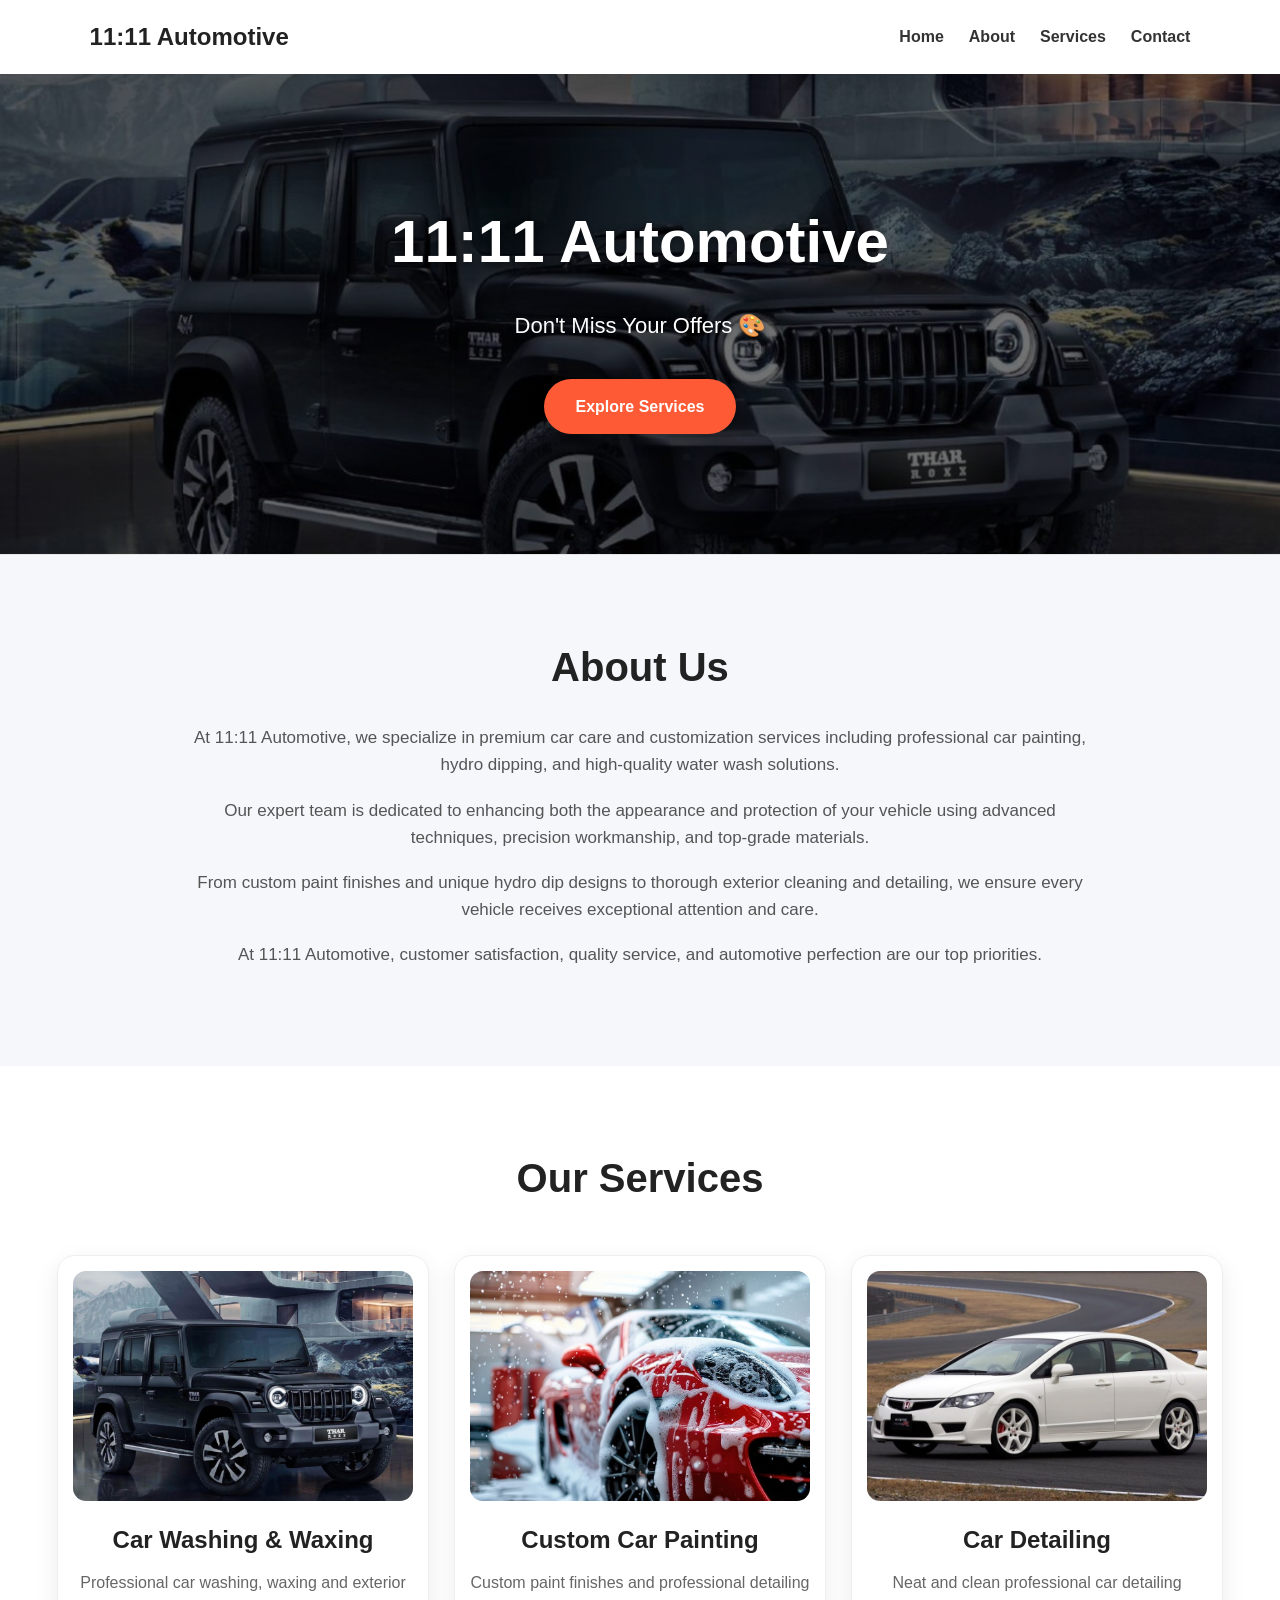
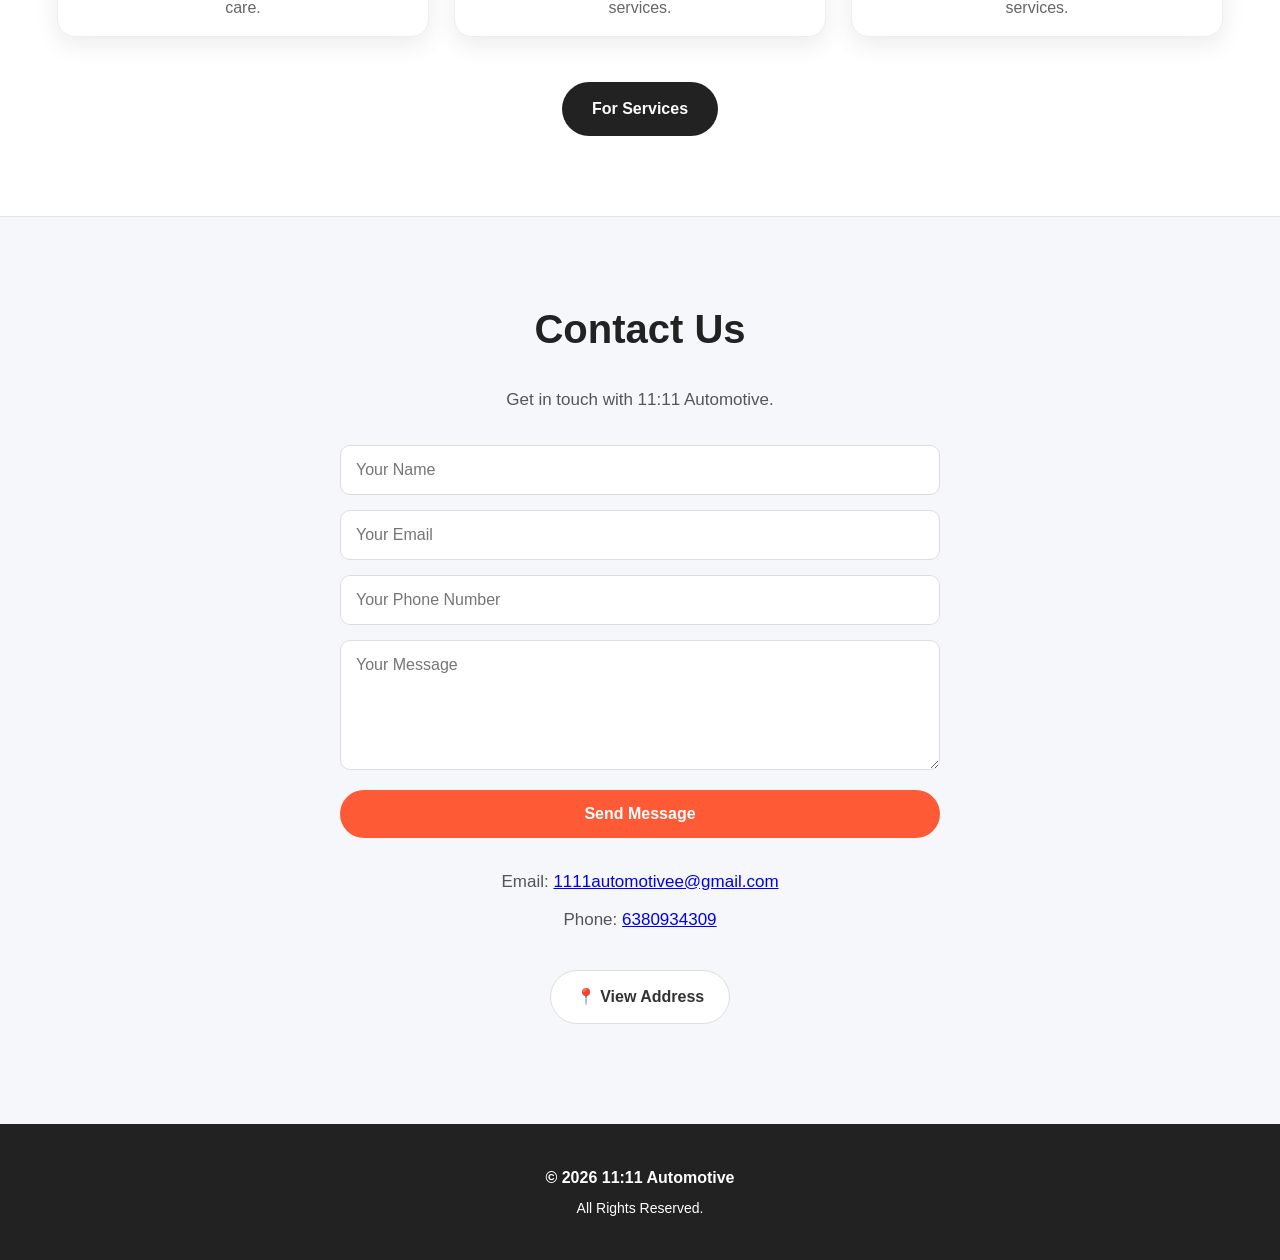
==== index.html @ 337f17dd "Convert email and phone to clickable links" ====
<!DOCTYPE html>
<html lang="en">

<head>

    <meta charset="UTF-8">

    <meta name="viewport"
          content="width=device-width, initial-scale=1.0">

    <title>11:11 Automotive</title>

    <link rel="icon" href="./Img/icone.webp">

    <link rel="stylesheet" href="./style.css">

</head>


<body>


    <!-- =========================
         NAVIGATION
    ========================== -->

    <nav class="navbar">

        <h2 class="logo">
            11:11 Automotive
        </h2>

        <div class="nav-links">

            <a href="#home">Home</a>

            <a href="#about">About</a>

            <a href="#services">Services</a>

            <a href="#contact">Contact</a>

        </div>

    </nav>



    <!-- =========================
         HOME
    ========================== -->

    <section class="hero" id="home">

        <h1>
            11:11 Automotive
        </h1>

        <p>
            Don't Miss Your Offers 🎨
        </p>

        <a class="hero-btn" href="#services">
            Explore Services
        </a>

    </section>



    <hr>



    <!-- =========================
         ABOUT
    ========================== -->

    <section class="about" id="about">

        <h1>
            About Us
        </h1>

        <p>
            At 11:11 Automotive, we specialize in premium
            car care and customization services including
            professional car painting, hydro dipping, and
            high-quality water wash solutions.
        </p>

        <p>
            Our expert team is dedicated to enhancing both
            the appearance and protection of your vehicle
            using advanced techniques, precision workmanship,
            and top-grade materials.
        </p>

        <p>
            From custom paint finishes and unique hydro dip
            designs to thorough exterior cleaning and
            detailing, we ensure every vehicle receives
            exceptional attention and care.
        </p>

        <p>
            At 11:11 Automotive, customer satisfaction,
            quality service, and automotive perfection are
            our top priorities.
        </p>

    </section>



    <!-- =========================
         SERVICES
    ========================== -->

    <section id="services">

        <h1 class="section-title">
            Our Services
        </h1>


        <div class="services">


            <!-- SERVICE 1 -->

            <div class="service">

                <img
                    src="./Img/thar.jpg"
                    alt="Car Washing and Waxing"
                >

                <h2>
                    Car Washing & Waxing
                </h2>

                <p>
                    Professional car washing, waxing and
                    exterior care.
                </p>

            </div>



            <!-- SERVICE 2 -->

            <div class="service">

                <img
                    src="./Img/wash.jpg"
                    alt="Custom Car Painting"
                >

                <h2>
                    Custom Car Painting
                </h2>

                <p>
                    Custom paint finishes and professional
                    detailing services.
                </p>

            </div>



            <!-- SERVICE 3 -->

            <div class="service">

                <img
                    src="./Img/civic.jpg"
                    alt="Car Detailing"
                >

                <h2>
                    Car Detailing
                </h2>

                <p>
                    Neat and clean professional car
                    detailing services.
                </p>

            </div>


        </div>



        <!-- SERVICE BUTTON -->

        <div class="service-button-container">

            <a
                class="service-btn"
                href="https://www.3dtuning.com/en-US/home"
                target="_blank"
                rel="noopener noreferrer"
            >
                For Services
            </a>

        </div>


    </section>



    <hr>



    <!-- =========================
         CONTACT
    ========================== -->

    <section id="contact">

        <h1>
            Contact Us
        </h1>

        <p>
            Get in touch with 11:11 Automotive.
        </p>


        <form id="contactForm">

            <input
                type="text"
                id="name"
                name="name"
                placeholder="Your Name"
                required
            >

            <input
                type="email"
                id="email"
                name="email"
                placeholder="Your Email"
                required
            >

            <input
                type="tel"
                id="phone"
                name="phone"
                placeholder="Your Phone Number"
                required
            >

            <textarea
                id="message"
                name="message"
                placeholder="Your Message"
                rows="5"
                required
            ></textarea>

            <button type="submit">
                Send Message
            </button>

        </form>


        <p>
    Email:
    <a href="mailto:1111automotivee@gmail.com">
        1111automotivee@gmail.com
    </a>
</p>

<p>
    Phone:
    <a href="tel:+916380934309">
        6380934309
    </a>
</p>

        <a
            class="address-btn"
            href="https://www.google.com/maps/place/11:11+Automotive/"
            target="_blank"
            rel="noopener noreferrer"
        >
            📍 View Address
        </a>

    </section>



    <!-- =========================
         FOOTER
    ========================== -->

    <footer>

        <p>
            © 2026 11:11 Automotive
        </p>

        <p>
            All Rights Reserved.
        </p>

    </footer>



    <!-- =========================
         JAVASCRIPT
    ========================== -->

    <script src="./script.js"></script>


</body>

</html>
---- style.css ----
/* =========================
   RESET
========================= */

* {
    margin: 0;
    padding: 0;
    box-sizing: border-box;
}


/* =========================
   BASIC
========================= */

html {
    scroll-behavior: smooth;
}

body {
    font-family: Arial, sans-serif;
    background: #f5f7fa;
    color: #222;
    line-height: 1.6;
}


/* =========================
   NAVIGATION
========================= */

.navbar {
    display: flex;
    justify-content: space-between;
    align-items: center;

    padding: 18px 7%;

    background: #ffffff;

    position: sticky;
    top: 0;
    z-index: 1000;

    box-shadow: 0 3px 15px rgba(0, 0, 0, 0.08);
}

.logo {
    color: #222;
    font-size: 24px;
}


/* Navigation links */

.nav-links {
    display: flex;
    gap: 25px;
}

.nav-links a {
    color: #333;
    text-decoration: none;
    font-weight: bold;

    transition: 0.3s;
}

.nav-links a:hover {
    color: #ff5a36;
}


/* =========================
   HERO
========================= */

.hero {
    text-align: center;

    padding: 120px 20px;

    background:
        linear-gradient(
            rgba(0, 0, 0, 0.55),
            rgba(0, 0, 0, 0.55)
        ),
        url("./Img/thar.jpg");

    background-size: cover;
    background-position: center;

    color: #ffffff;
}

.hero h1 {
    color: #ffffff;

    font-size: 60px;

    margin-bottom: 18px;

    text-shadow:
        0 3px 10px rgba(0, 0, 0, 0.5);
}

.hero p {
    color: #ffffff;

    font-size: 22px;

    margin-bottom: 35px;

    text-shadow:
        0 2px 6px rgba(0, 0, 0, 0.5);
}


/* =========================
   HERO BUTTON
========================= */

.hero-btn {
    display: inline-block;

    padding: 15px 32px;

    background: #ff5a36;

    color: #ffffff;

    text-decoration: none;

    border-radius: 30px;

    font-weight: bold;

    box-shadow:
        0 6px 18px rgba(0, 0, 0, 0.2);

    transition: 0.3s ease;
}

.hero-btn:hover {
    background: #e64625;

    transform: translateY(-3px);

    box-shadow:
        0 10px 25px rgba(0, 0, 0, 0.25);
}


/* =========================
   HORIZONTAL LINE
========================= */

hr {
    border: 0;

    border-top: 1px solid #e5e5e5;
}


/* =========================
   ABOUT
========================= */

.about {
    max-width: 950px;

    margin: auto;

    padding: 80px 25px;

    text-align: center;
}

.about h1 {
    font-size: 40px;

    margin-bottom: 25px;

    color: #222;
}

.about p {
    color: #555;

    margin-bottom: 18px;

    font-size: 17px;
}


/* =========================
   SERVICES
========================= */

#services {
    padding: 80px 20px;

    background: #ffffff;
}

.section-title {
    text-align: center;

    font-size: 40px;

    margin-bottom: 45px;

    color: #222;
}


.services {
    display: flex;

    justify-content: center;

    align-items: stretch;

    gap: 25px;

    flex-wrap: wrap;

    max-width: 1200px;

    margin: auto;
}


/* =========================
   SERVICE CARD
========================= */

.service {
    width: 31%;
    min-width: 280px;

    background: #ffffff;

    border-radius: 18px;

    padding: 15px;

    text-align: center;

    border: 1px solid #eeeeee;

    box-shadow:
        0 8px 25px rgba(0, 0, 0, 0.08);

    transition:
        transform 0.3s ease,
        box-shadow 0.3s ease;

    overflow: hidden;
}

.service:hover {
    transform: translateY(-8px);

    box-shadow:
        0 15px 35px rgba(0, 0, 0, 0.14);
}

.service:hover img {
    transform: scale(1.03);
}


/* =========================
   SERVICE IMAGE
========================= */

.service img {
    width: 100%;
    height: 230px;

    object-fit: cover;

    border-radius: 13px;

    display: block;

    margin-bottom: 20px;

    transition: transform 0.3s ease;
}

/* =========================
   SERVICE TEXT
========================= */

.service h2 {
    color: #222;

    margin-bottom: 10px;
}

.service p {
    color: #666;
}


/* =========================
   SERVICE BUTTON
========================= */

.service-button-container {
    text-align: center;

    margin-top: 45px;
}

.service-btn {
    display: inline-block;

    padding: 14px 30px;

    background: #222;

    color: #ffffff;

    text-decoration: none;

    border-radius: 30px;

    font-weight: bold;

    transition: 0.3s;
}

.service-btn:hover {
    background: #ff5a36;

    transform: translateY(-3px);
}


/* =========================
   CONTACT
========================= */

#contact {
    text-align: center;

    padding: 80px 20px;

    background: #f5f7fa;
}

#contact h1 {
    font-size: 40px;

    margin-bottom: 25px;

    color: #222;
}

#contact p {
    margin: 10px 0;

    color: #555;

    font-size: 17px;
}


/* =========================
   CONTACT FORM
========================= */

#contactForm {
    max-width: 600px;

    margin: 30px auto;

    display: flex;

    flex-direction: column;

    gap: 15px;
}

#contactForm input,
#contactForm textarea {
    width: 100%;

    padding: 15px;

    background: #ffffff;

    color: #222;

    border: 1px solid #dddddd;

    border-radius: 10px;

    font-size: 16px;

    outline: none;

    font-family: Arial, sans-serif;

    transition: 0.3s;
}

#contactForm input:focus,
#contactForm textarea:focus {
    border-color: #ff5a36;

    box-shadow:
        0 0 0 3px rgba(255, 90, 54, 0.12);
}


/* Form button */

#contactForm button {
    padding: 15px;

    background: #ff5a36;

    color: #ffffff;

    border: none;

    border-radius: 30px;

    font-size: 16px;

    font-weight: bold;

    cursor: pointer;

    transition: 0.3s;
}

#contactForm button:hover {
    background: #e64625;

    transform: translateY(-2px);
}


/* =========================
   ADDRESS BUTTON
========================= */

.address-btn {
    display: inline-block;

    margin-top: 25px;

    padding: 13px 25px;

    background: #ffffff;

    border: 1px solid #dddddd;

    border-radius: 30px;

    color: #333;

    text-decoration: none;

    font-weight: bold;

    transition: 0.3s;
}

.address-btn:hover {
    background: #222;

    color: #ffffff;
}


/* =========================
   FOOTER
========================= */

footer {
    text-align: center;

    padding: 35px 20px;

    background: #222;

    color: #ffffff;

    margin-top: 20px;
}

footer p {
    color: #ffffff;

    margin: 6px;

    font-size: 14px;
}

footer p:first-child {
    font-size: 16px;

    font-weight: bold;
}


/* =========================
   MOBILE
========================= */

@media (max-width: 768px) {

    .navbar {
        flex-direction: column;

        gap: 15px;

        padding: 18px 15px;
    }

    .logo {
        font-size: 22px;
    }

    .nav-links {
        gap: 15px;

        flex-wrap: wrap;

        justify-content: center;
    }

    .nav-links a {
        font-size: 14px;
    }


    /* Hero */

    .hero {
        padding: 90px 15px;
    }

    .hero h1 {
        font-size: 40px;
    }

    .hero p {
        font-size: 18px;
    }


    /* About */

    .about {
        padding: 60px 20px;
    }

    .about h1 {
        font-size: 32px;
    }


    /* Services */

    #services {
        padding: 60px 15px;
    }

    .section-title {
        font-size: 32px;
    }

    .services {
        flex-direction: column;

        align-items: center;
    }

    .service {
        width: 100%;

        max-width: 450px;
    }


    /* Contact */

    #contact {
        padding: 60px 20px;
    }

    #contact h1 {
        font-size: 32px;
    }

}
/* =========================
   CONTACT FORM IMPROVEMENT
========================= */

#contactForm input,
#contactForm textarea {
    transition: 0.3s ease;
}

#contactForm input:hover,
#contactForm textarea:hover {
    border-color: #bbbbbb;
}

#contactForm textarea {
    resize: vertical;
    min-height: 130px;
}

#contactForm button {
    margin-top: 5px;
}


/* Contact information */

#contact p {
    line-height: 1.7;
}
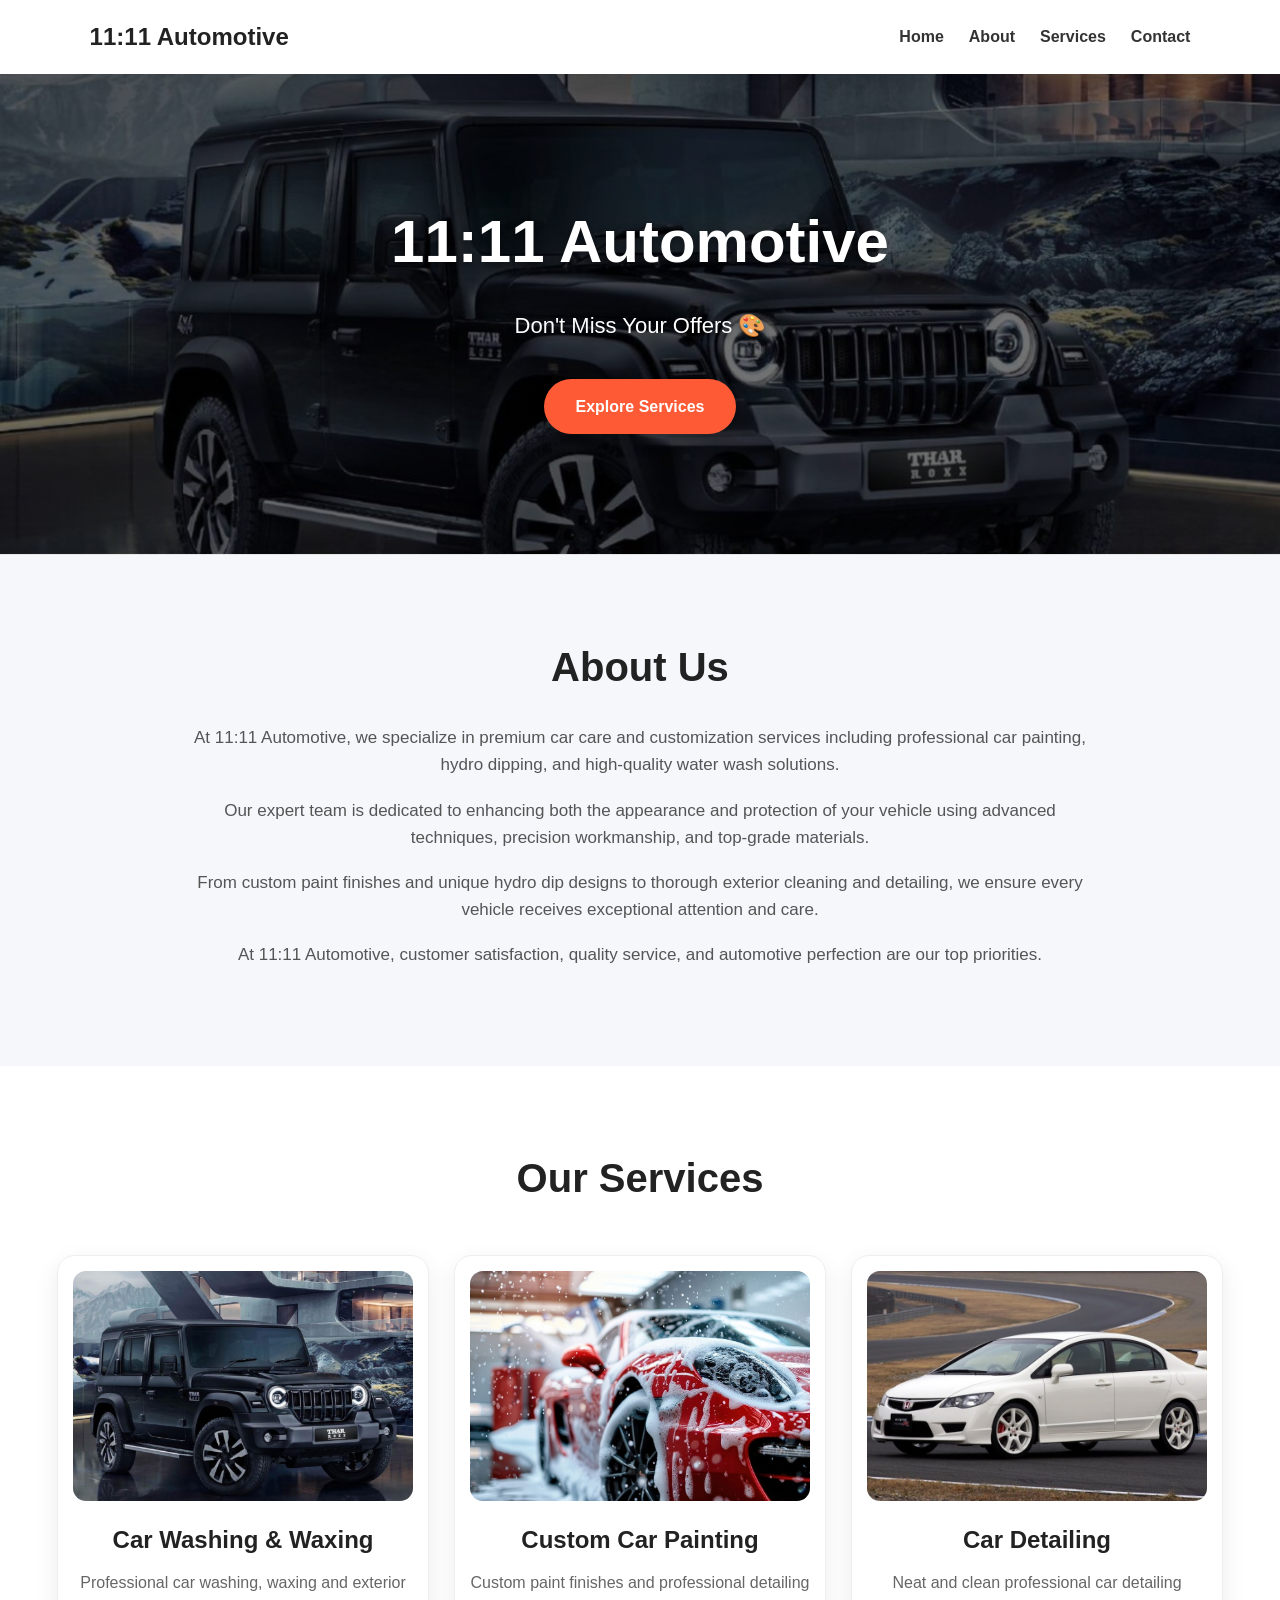
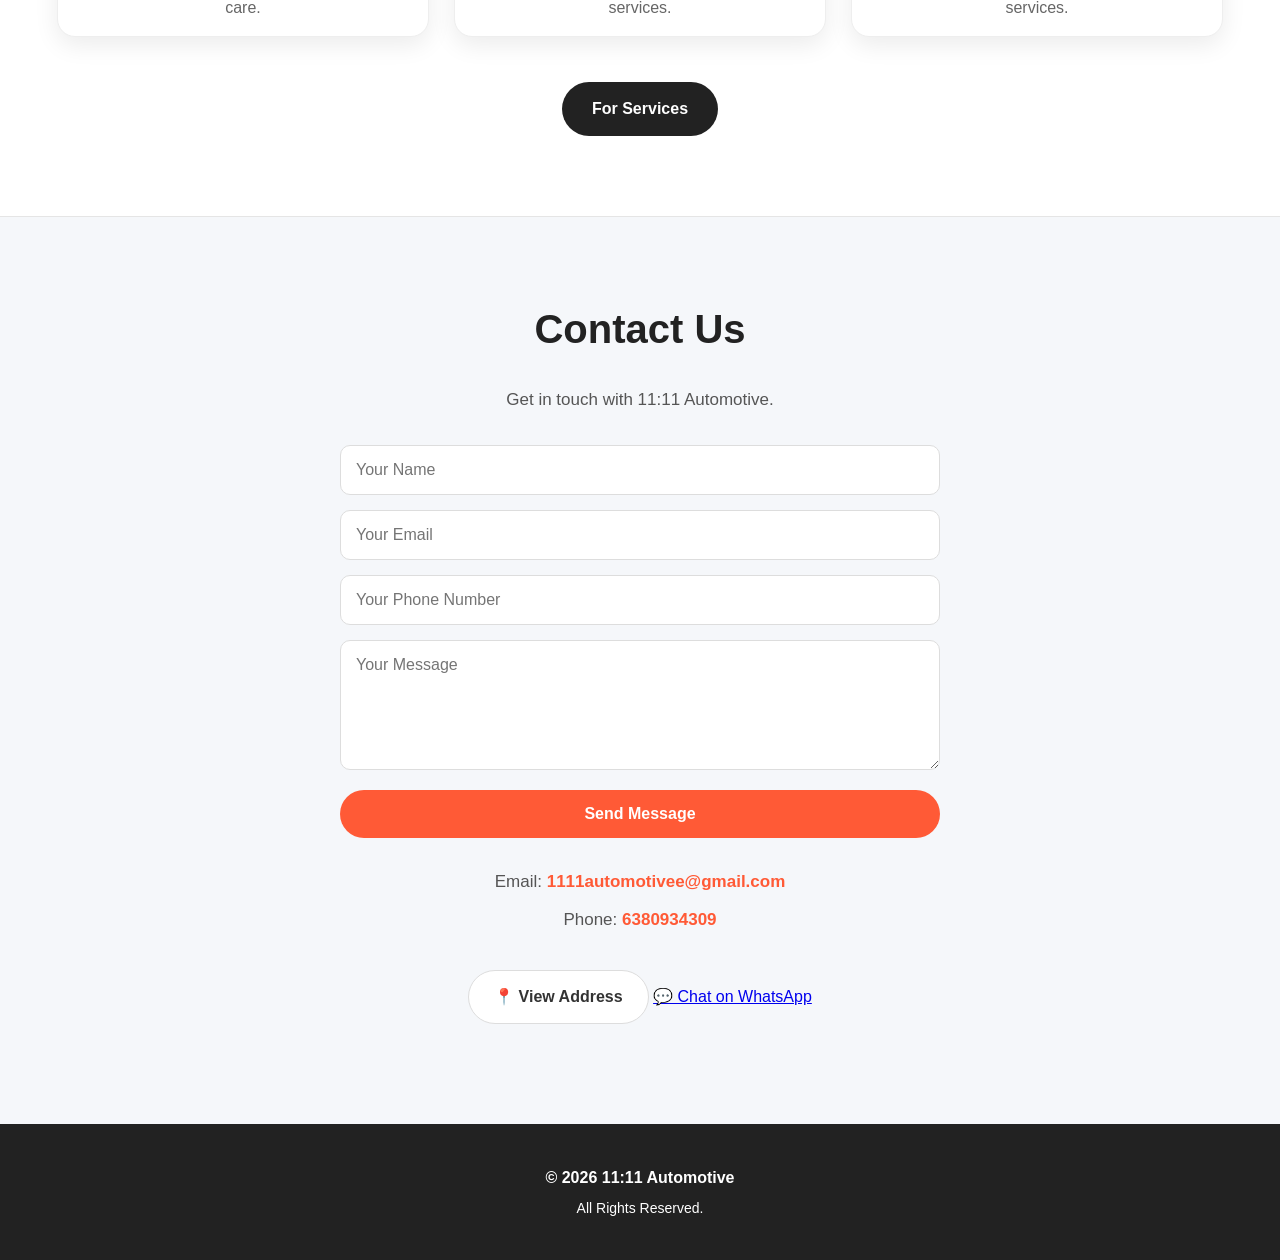
==== commit b28f2b8e: "Update index.html" ====
--- a/index.html
+++ b/index.html
@@ -298,6 +298,13 @@
         >
             📍 View Address
         </a>
+        <a
+    class="whatsapp-btn"
+    href="https://wa.me/916380934309?text=Hello%2011%3A11%20Automotive%2C%20I%20would%20like%20to%20know%20more%20about%20your%20services."
+    target="_blank"
+>
+    💬 Chat on WhatsApp
+</a>
 
     </section>
 
--- a/style.css
+++ b/style.css
@@ -630,3 +630,23 @@
 #contact p {
     line-height: 1.7;
 }
+
+/* =========================
+   CONTACT LINKS
+========================= */
+
+#contact p a {
+    color: #ff5a36;
+
+    text-decoration: none;
+
+    font-weight: bold;
+
+    transition: 0.3s ease;
+}
+
+#contact p a:hover {
+    color: #e64625;
+
+    text-decoration: underline;
+}
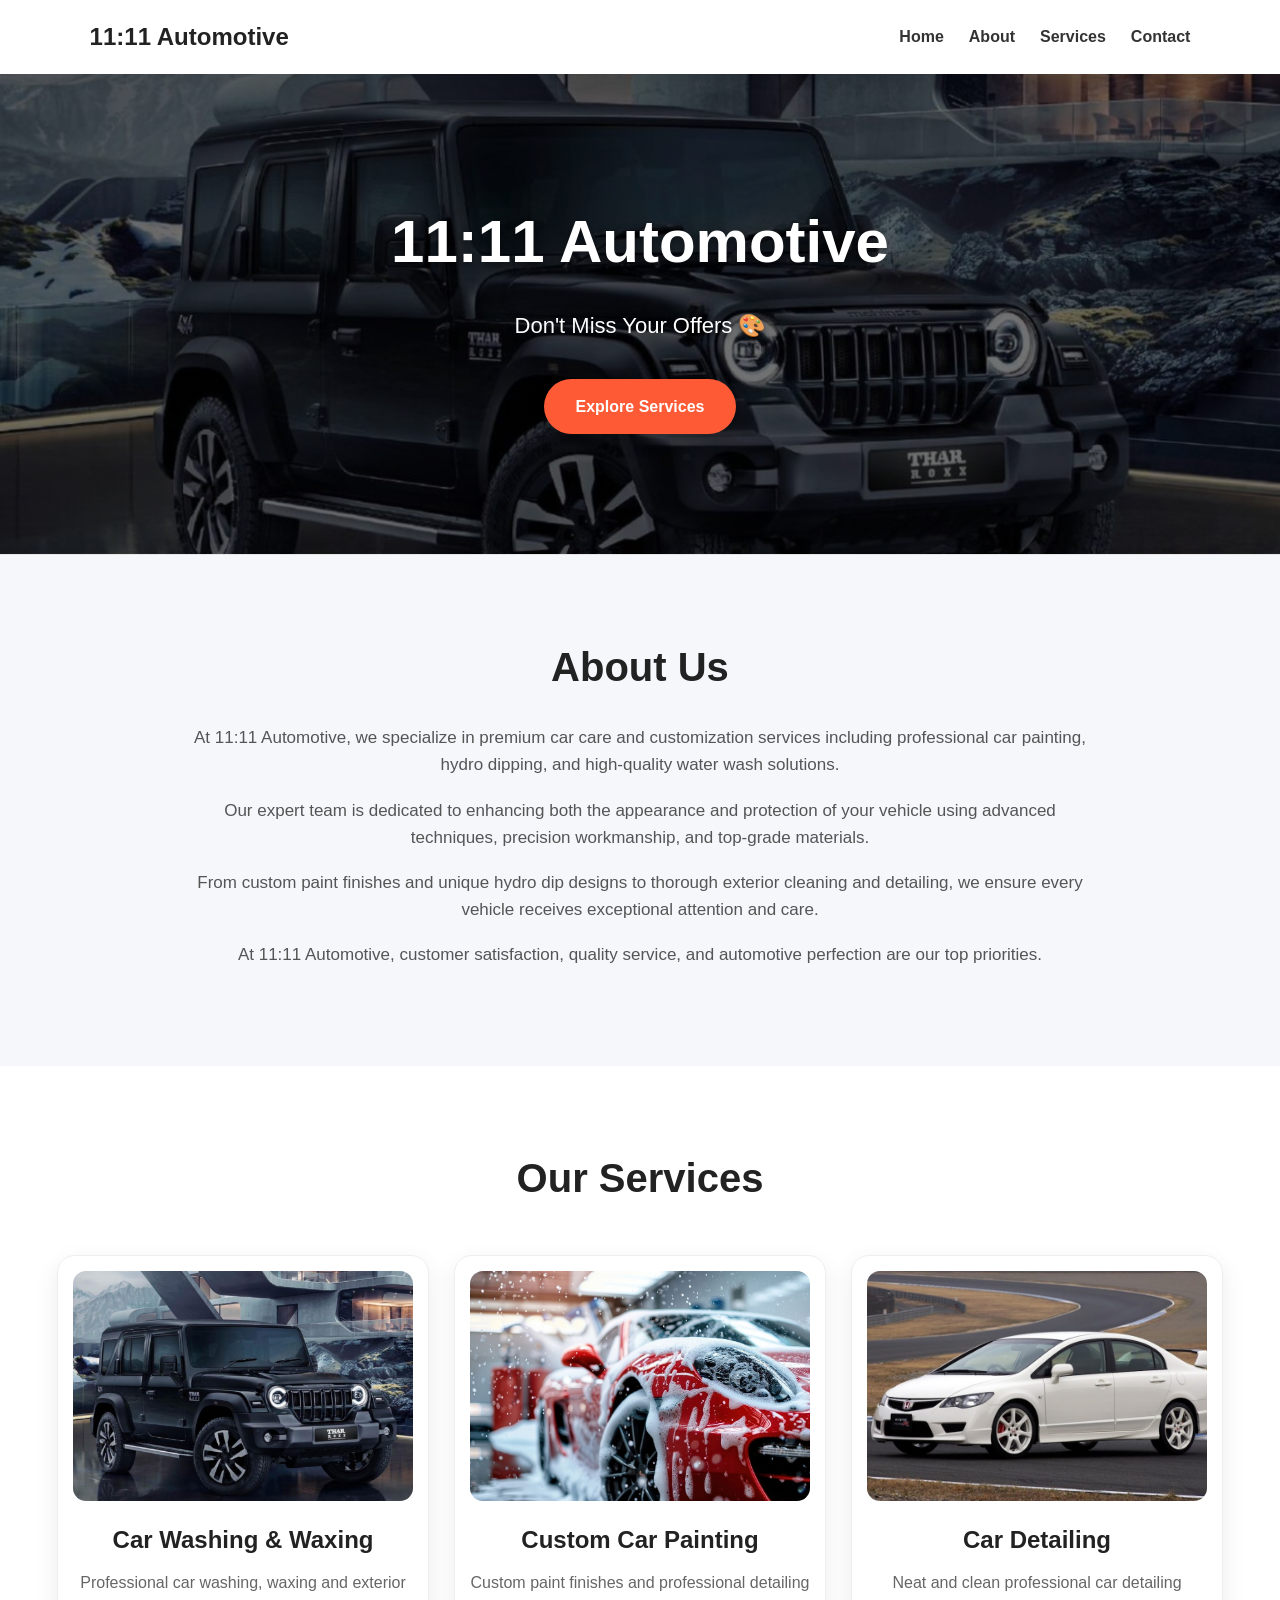
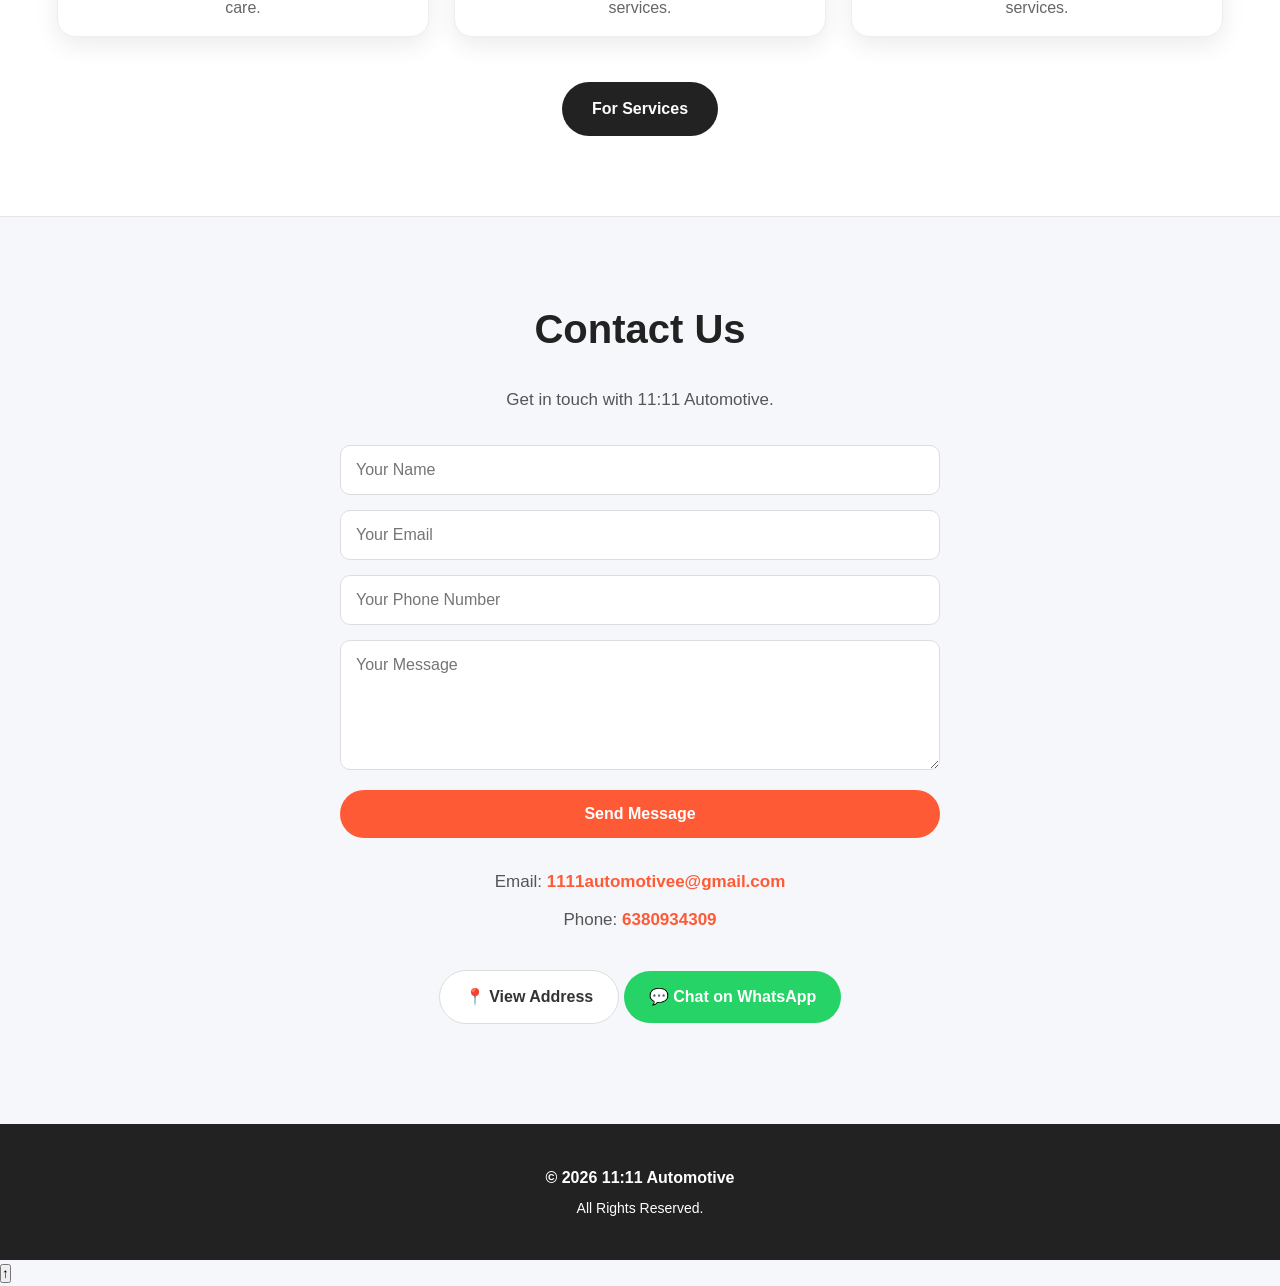
==== commit cb8bb79d: "Update index.html" ====
--- a/index.html
+++ b/index.html
@@ -332,6 +332,10 @@
          JAVASCRIPT
     ========================== -->
 
+    <button id="backToTop" title="Go to top">
+    ↑
+    </button>
+    
     <script src="./script.js"></script>
 
 
--- a/style.css
+++ b/style.css
@@ -650,3 +650,32 @@
 
     text-decoration: underline;
 }
+/* =========================
+   WHATSAPP BUTTON
+========================= */
+
+.whatsapp-btn {
+    display: inline-block;
+
+    margin-top: 15px;
+
+    padding: 13px 25px;
+
+    background: #25d366;
+
+    color: #ffffff;
+
+    text-decoration: none;
+
+    border-radius: 30px;
+
+    font-weight: bold;
+
+    transition: 0.3s ease;
+}
+
+.whatsapp-btn:hover {
+    background: #1ebe5d;
+
+    transform: translateY(-3px);
+}
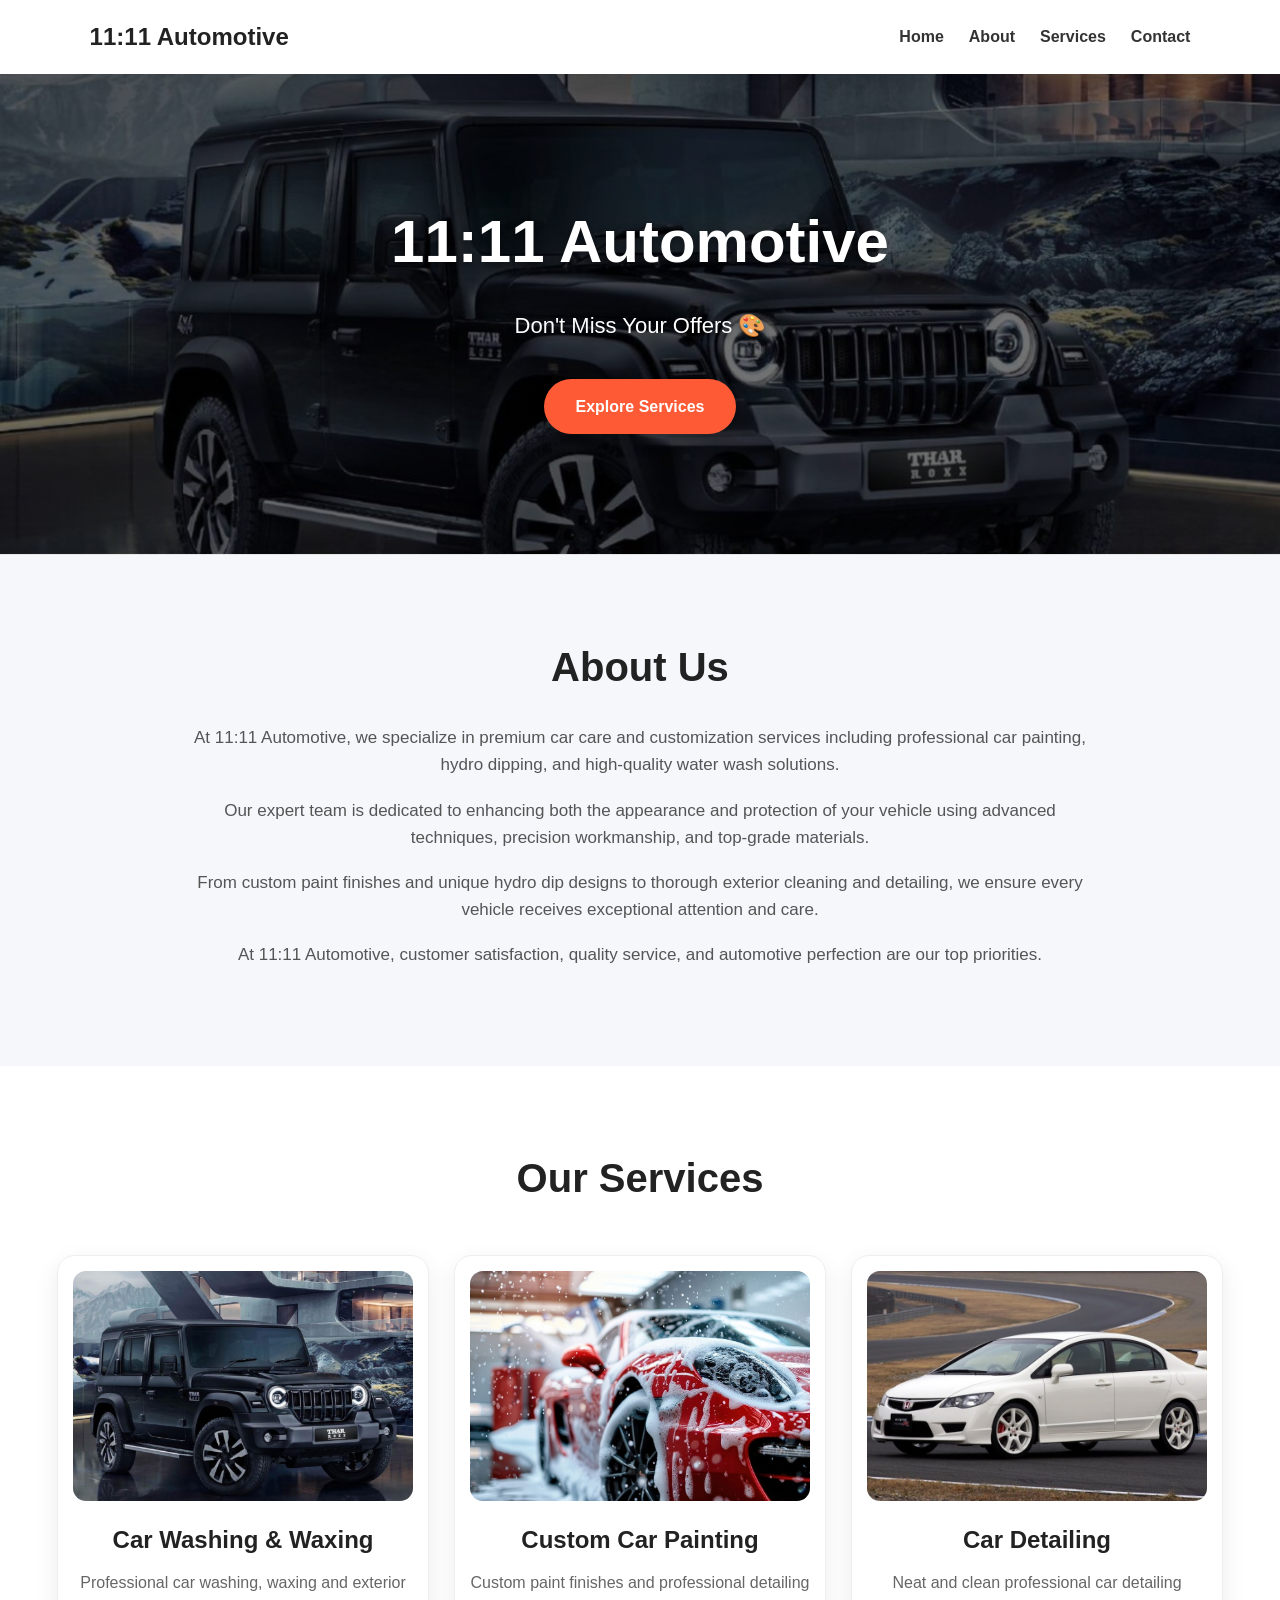
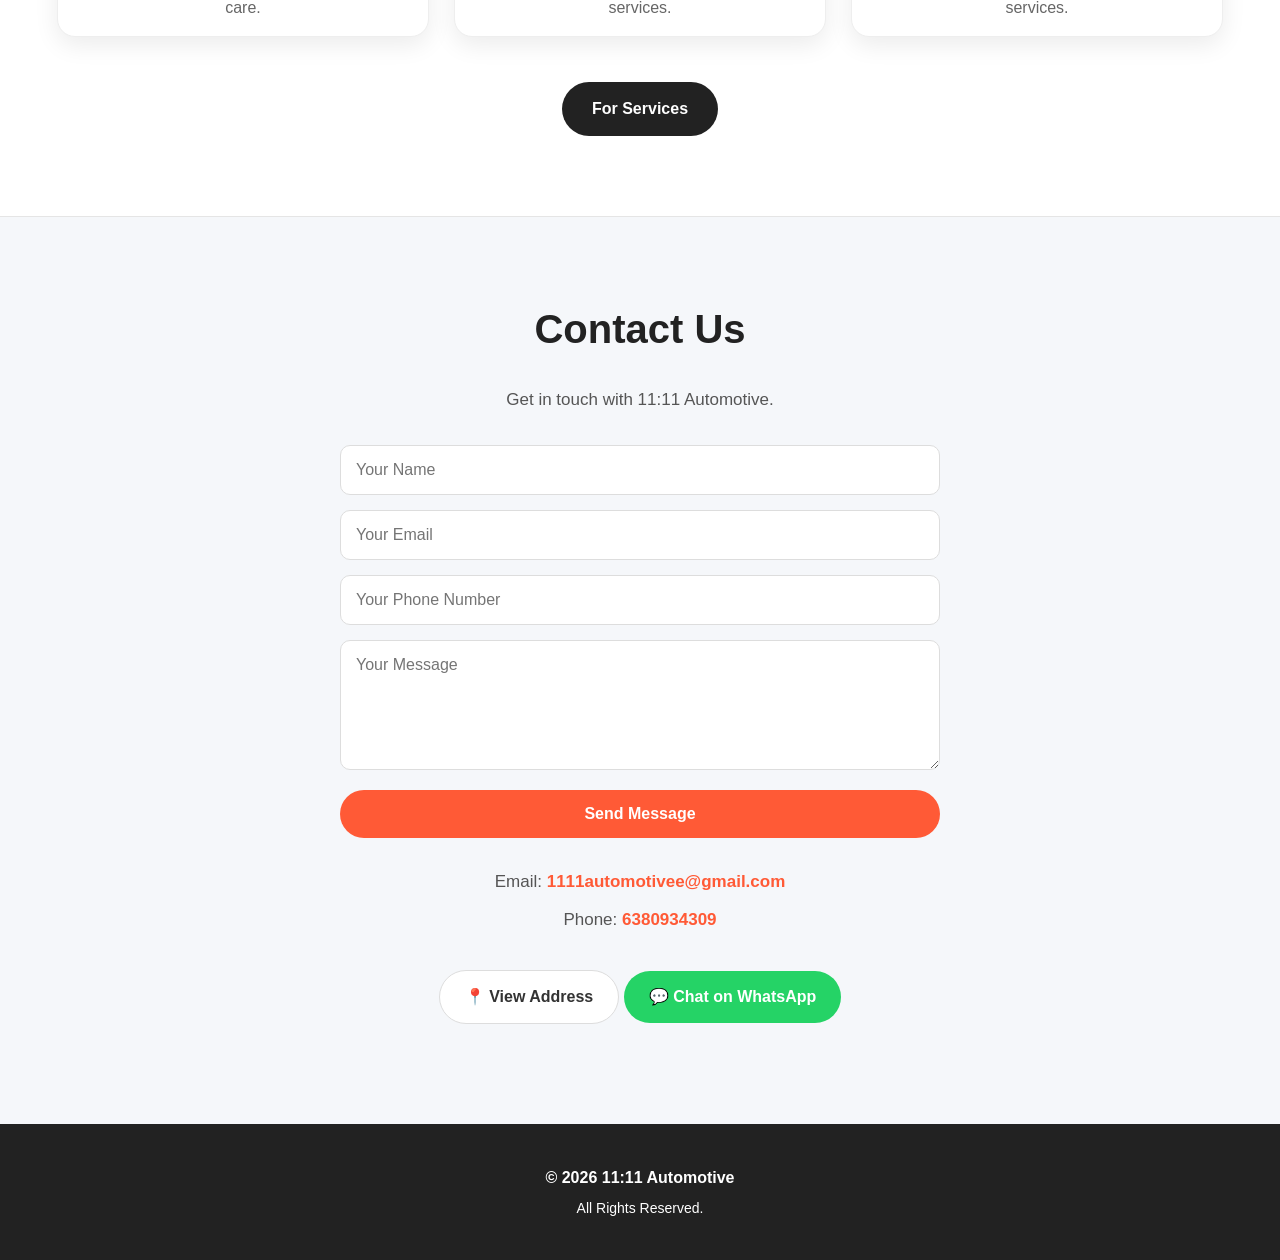
==== commit ef42e9fb: "Update index.html" ====
--- a/index.html
+++ b/index.html
@@ -332,10 +332,9 @@
          JAVASCRIPT
     ========================== -->
 
-    <button id="backToTop" title="Go to top">
+   <button id="backToTop">
     ↑
-    </button>
-    
+</button>
     <script src="./script.js"></script>
 
 
--- a/style.css
+++ b/style.css
@@ -679,3 +679,42 @@
 
     transform: translateY(-3px);
 }
+
+/* =========================
+   BACK TO TOP BUTTON
+========================= */
+
+#backToTop {
+    display: none;
+
+    position: fixed;
+
+    bottom: 25px;
+    right: 25px;
+
+    width: 50px;
+    height: 50px;
+
+    border: none;
+    border-radius: 50%;
+
+    background: #ff5a36;
+    color: #ffffff;
+
+    font-size: 28px;
+    font-weight: bold;
+
+    cursor: pointer;
+
+    box-shadow: 0 5px 15px rgba(0, 0, 0, 0.25);
+
+    z-index: 9999;
+
+    transition: 0.3s ease;
+}
+
+#backToTop:hover {
+    background: #e64625;
+
+    transform: translateY(-4px);
+}
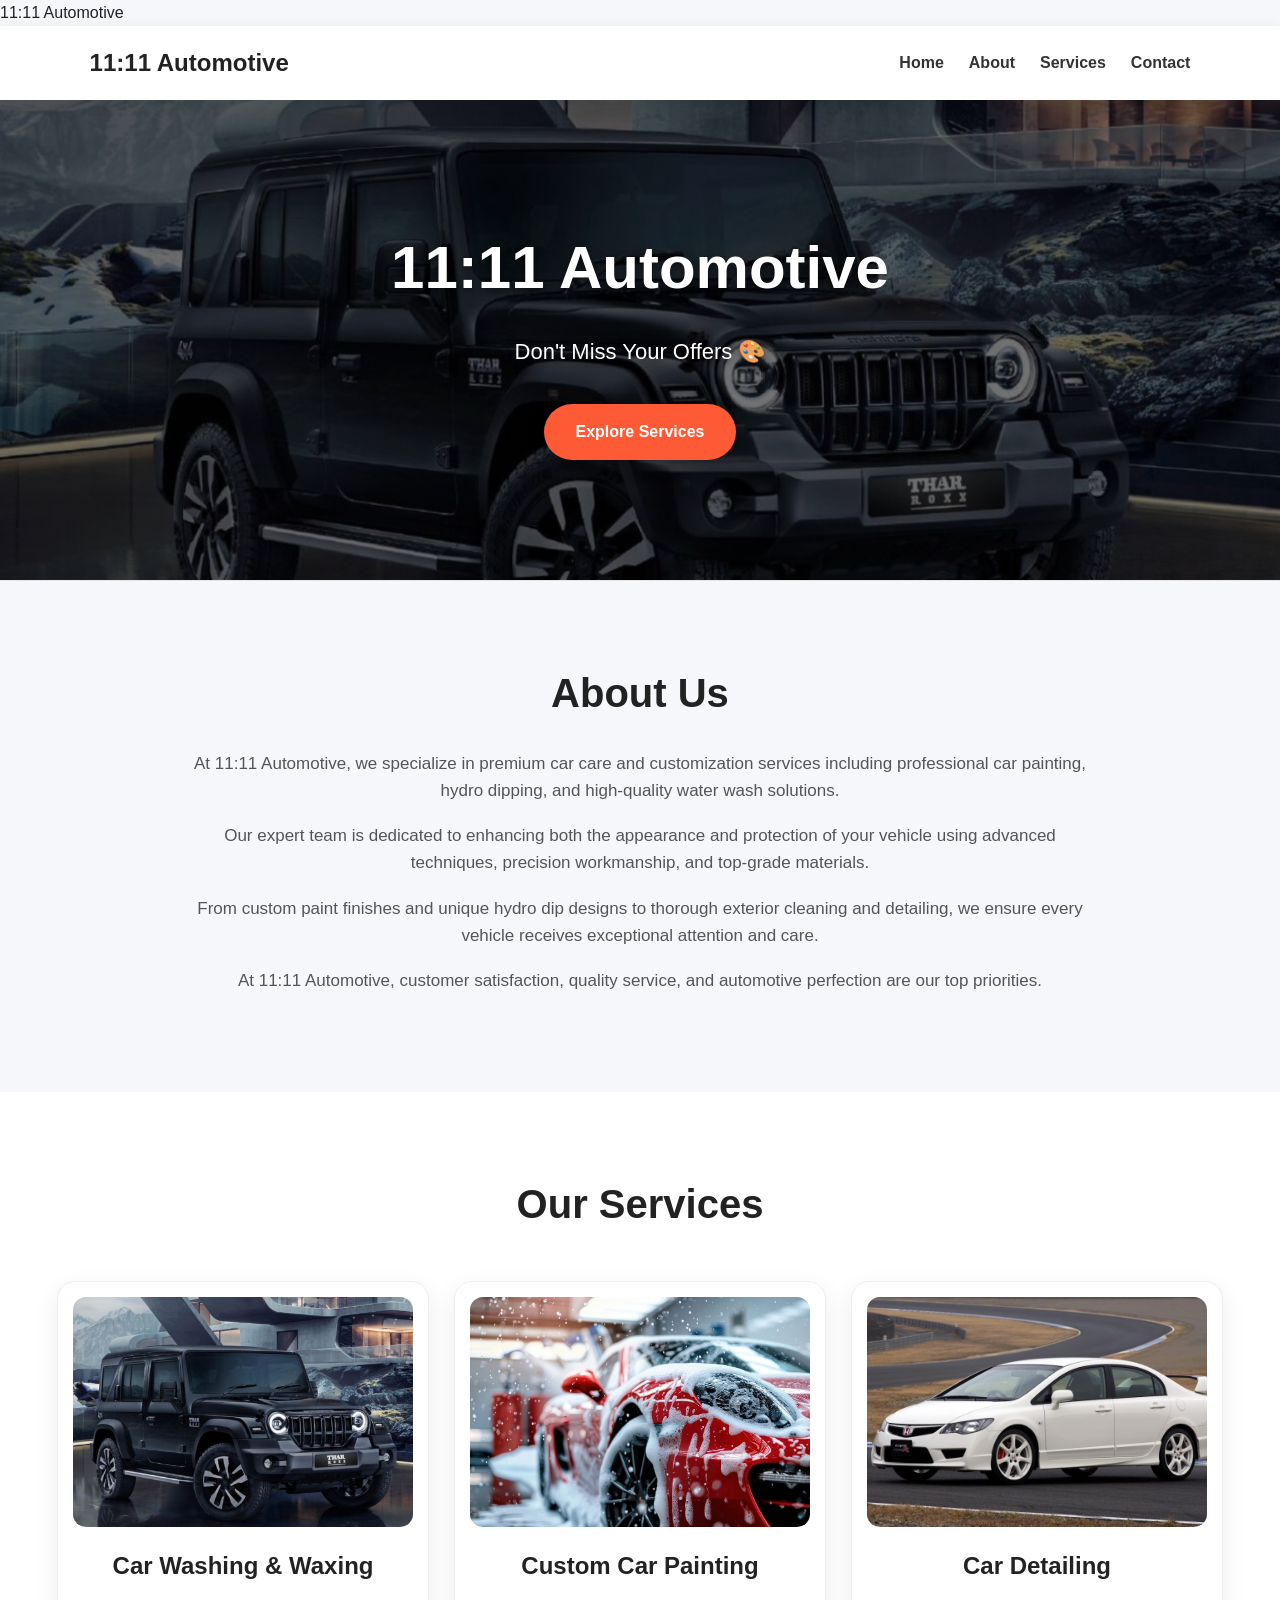
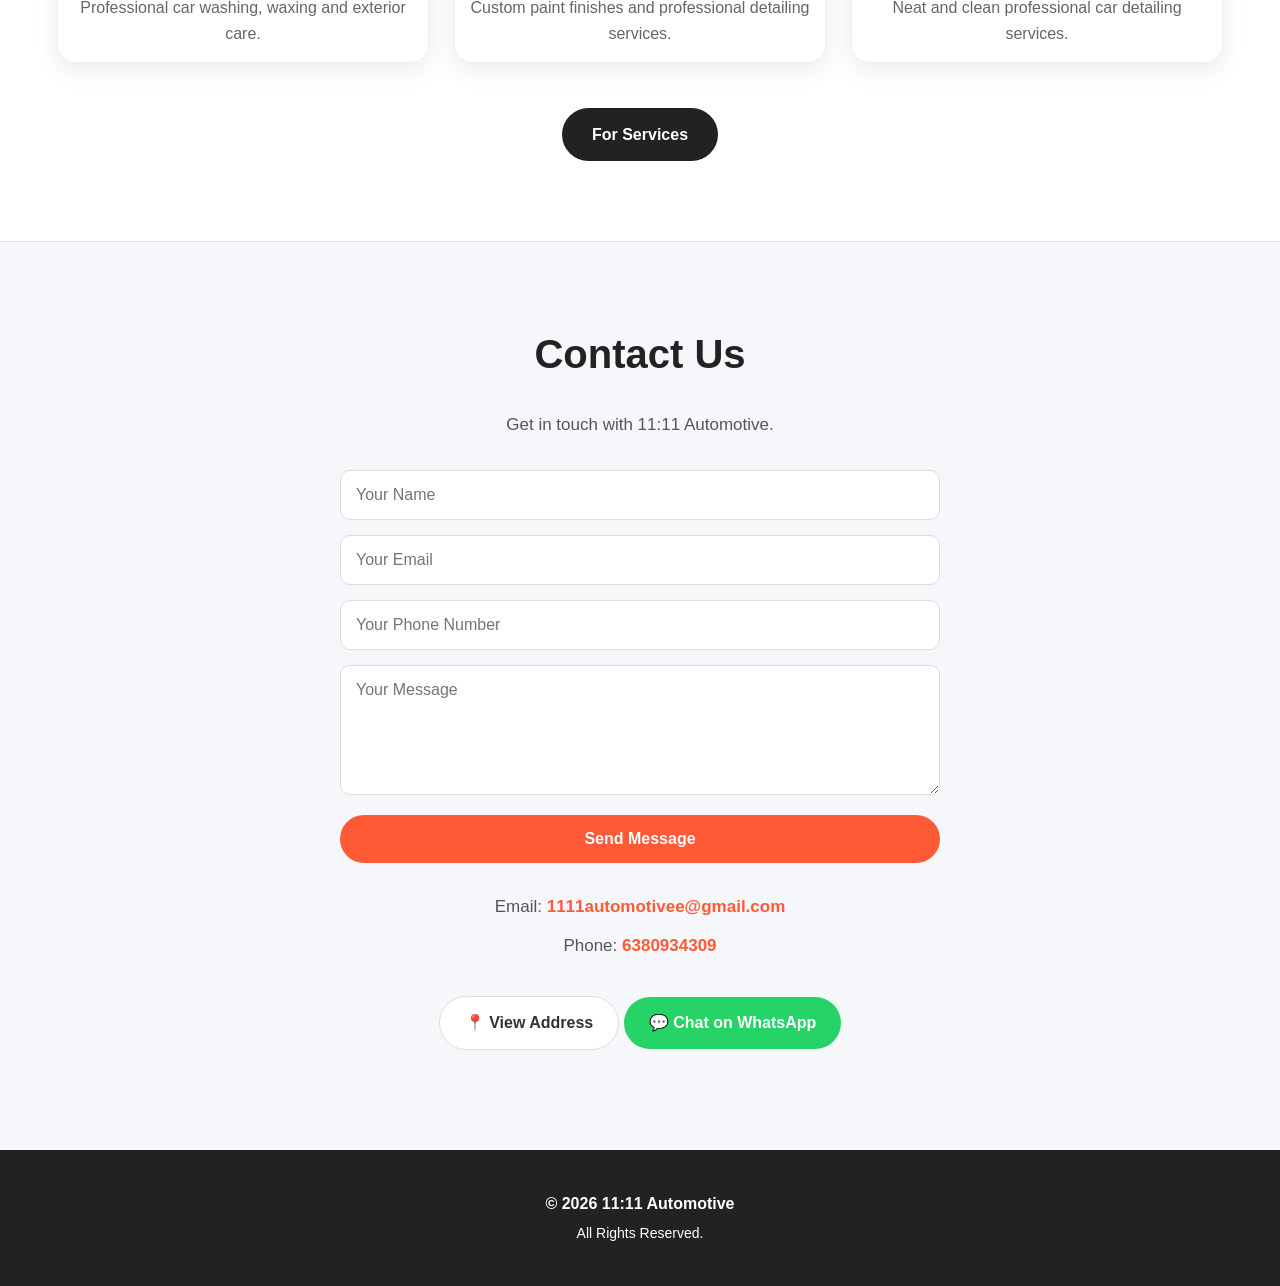
==== commit f1226e89: "Update index.html" ====
--- a/index.html
+++ b/index.html
@@ -18,6 +18,10 @@
 
 
 <body>
+
+    <div id="loader">
+    <div class="loader-text">11:11 Automotive</div>
+</div>
 
 
     <!-- =========================
@@ -331,10 +335,6 @@
     <!-- =========================
          JAVASCRIPT
     ========================== -->
-
-   <button id="backToTop">
-    ↑
-</button>
     <script src="./script.js"></script>
 
 
--- a/style.css
+++ b/style.css
@@ -680,41 +680,3 @@
     transform: translateY(-3px);
 }
 
-/* =========================
-   BACK TO TOP BUTTON
-========================= */
-
-#backToTop {
-    display: none;
-
-    position: fixed;
-
-    bottom: 25px;
-    right: 25px;
-
-    width: 50px;
-    height: 50px;
-
-    border: none;
-    border-radius: 50%;
-
-    background: #ff5a36;
-    color: #ffffff;
-
-    font-size: 28px;
-    font-weight: bold;
-
-    cursor: pointer;
-
-    box-shadow: 0 5px 15px rgba(0, 0, 0, 0.25);
-
-    z-index: 9999;
-
-    transition: 0.3s ease;
-}
-
-#backToTop:hover {
-    background: #e64625;
-
-    transform: translateY(-4px);
-}
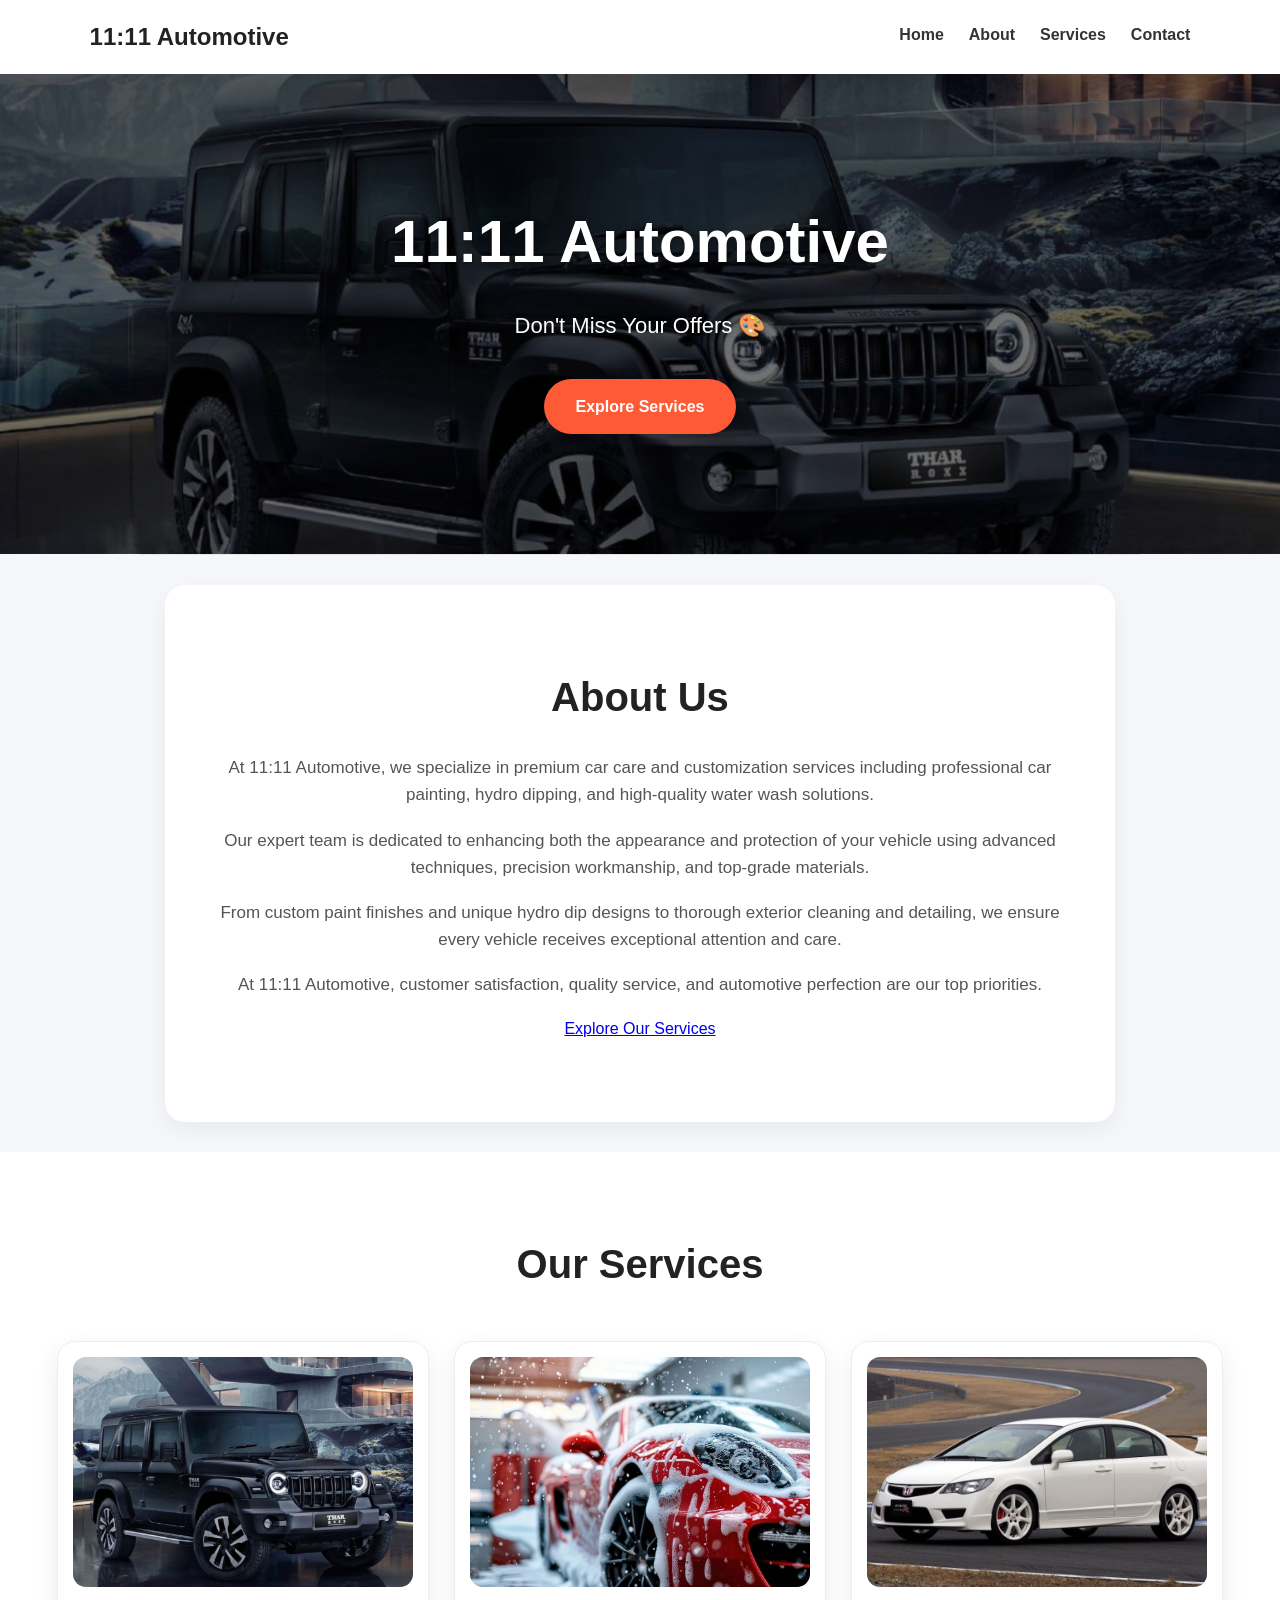
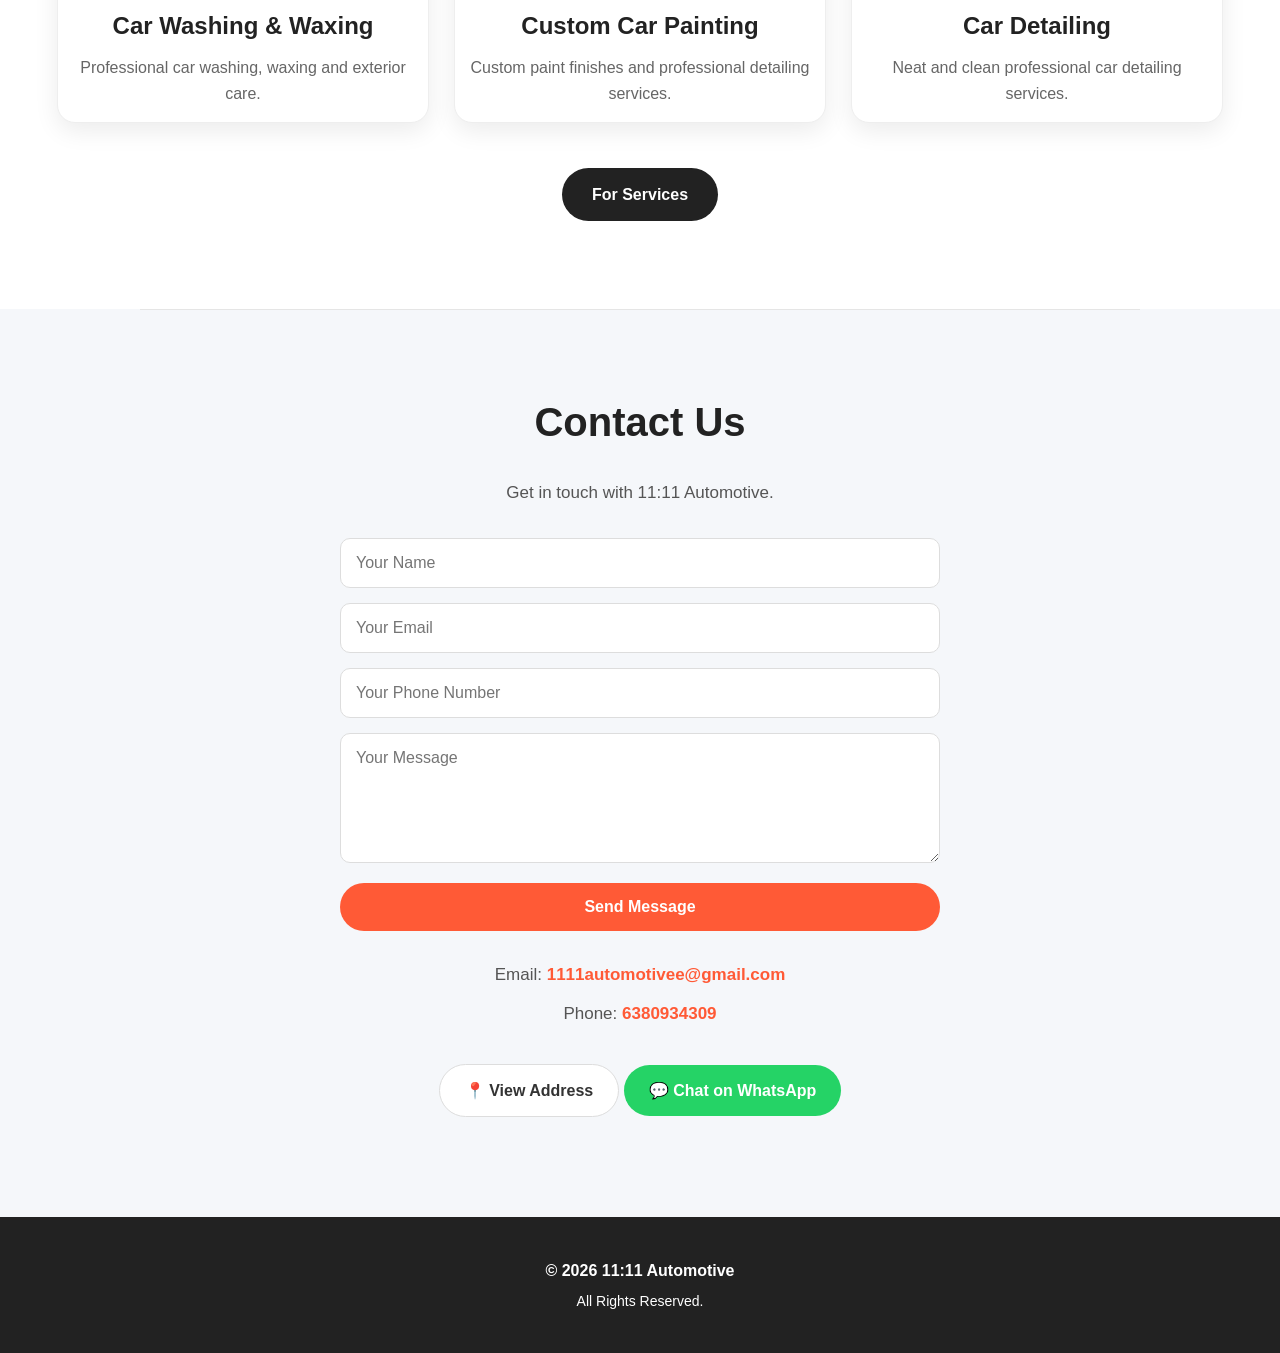
==== commit bed20567: "Update index.html" ====
--- a/index.html
+++ b/index.html
@@ -112,6 +112,9 @@
             quality service, and automotive perfection are
             our top priorities.
         </p>
+        <a class="about-btn" href="#services">
+            Explore Our Services
+        </a>
 
     </section>
 
--- a/style.css
+++ b/style.css
@@ -680,3 +680,132 @@
     transform: translateY(-3px);
 }
 
+/* =========================
+   LOADING SCREEN
+========================= */
+
+#loader {
+    position: fixed;
+    inset: 0;
+
+    background: #222;
+
+    display: flex;
+    justify-content: center;
+    align-items: center;
+
+    z-index: 10000;
+
+    transition: opacity 0.5s ease;
+}
+
+.loader-text {
+    color: #ffffff;
+
+    font-size: 28px;
+
+    font-weight: bold;
+
+    animation: loaderPulse 1.2s infinite;
+}
+
+@keyframes loaderPulse {
+
+    0% {
+        opacity: 0.4;
+    }
+
+    50% {
+        opacity: 1;
+    }
+
+    100% {
+        opacity: 0.4;
+    }
+
+}
+
+/* =========================
+   NAVIGATION LINK EFFECT
+========================= */
+
+.nav-links a {
+    position: relative;
+    padding-bottom: 5px;
+}
+
+.nav-links a::after {
+    content: "";
+
+    position: absolute;
+
+    left: 0;
+    bottom: 0;
+
+    width: 0;
+    height: 2px;
+
+    background: #ff5a36;
+
+    transition: width 0.3s ease;
+}
+
+.nav-links a:hover::after {
+    width: 100%;
+}
+/* =========================
+   SERVICE BUTTON EFFECT
+========================= */
+
+.service-btn {
+    position: relative;
+    overflow: hidden;
+}
+
+.service-btn::before {
+    content: "";
+
+    position: absolute;
+
+    top: 0;
+    left: -100%;
+
+    width: 100%;
+    height: 100%;
+
+    background: rgba(255, 255, 255, 0.12);
+
+    transition: left 0.4s ease;
+}
+
+.service-btn:hover::before {
+    left: 100%;
+}
+/* =========================
+   ABOUT SECTION IMPROVEMENT
+========================= */
+
+.about {
+    background: #ffffff;
+    border-radius: 20px;
+    margin-top: 30px;
+    margin-bottom: 30px;
+    box-shadow: 0 8px 25px rgba(0, 0, 0, 0.06);
+}
+
+.about p {
+    max-width: 850px;
+    margin-left: auto;
+    margin-right: auto;
+}
+/* =========================
+   SECTION DIVIDERS
+========================= */
+
+hr {
+    width: 80%;
+    max-width: 1000px;
+    margin: 0 auto;
+    border: 0;
+    border-top: 1px solid #e5e5e5;
+}
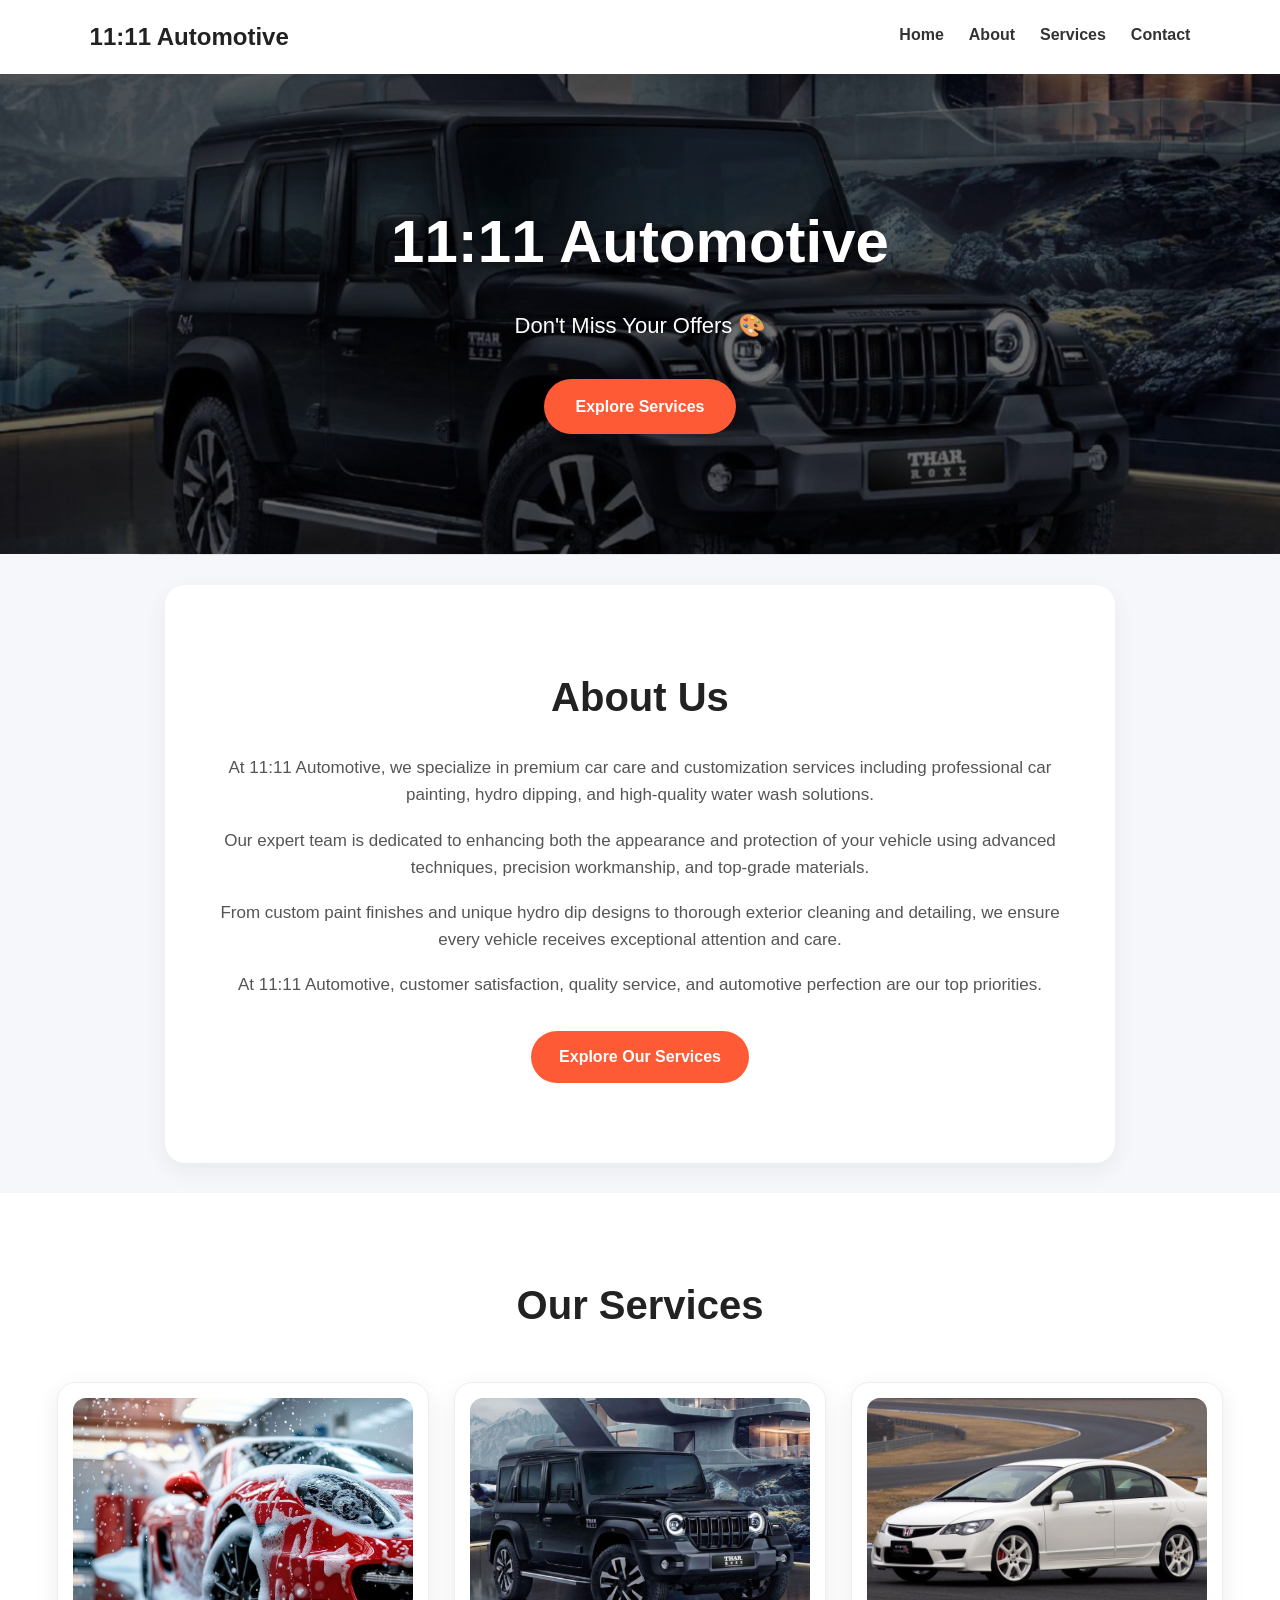
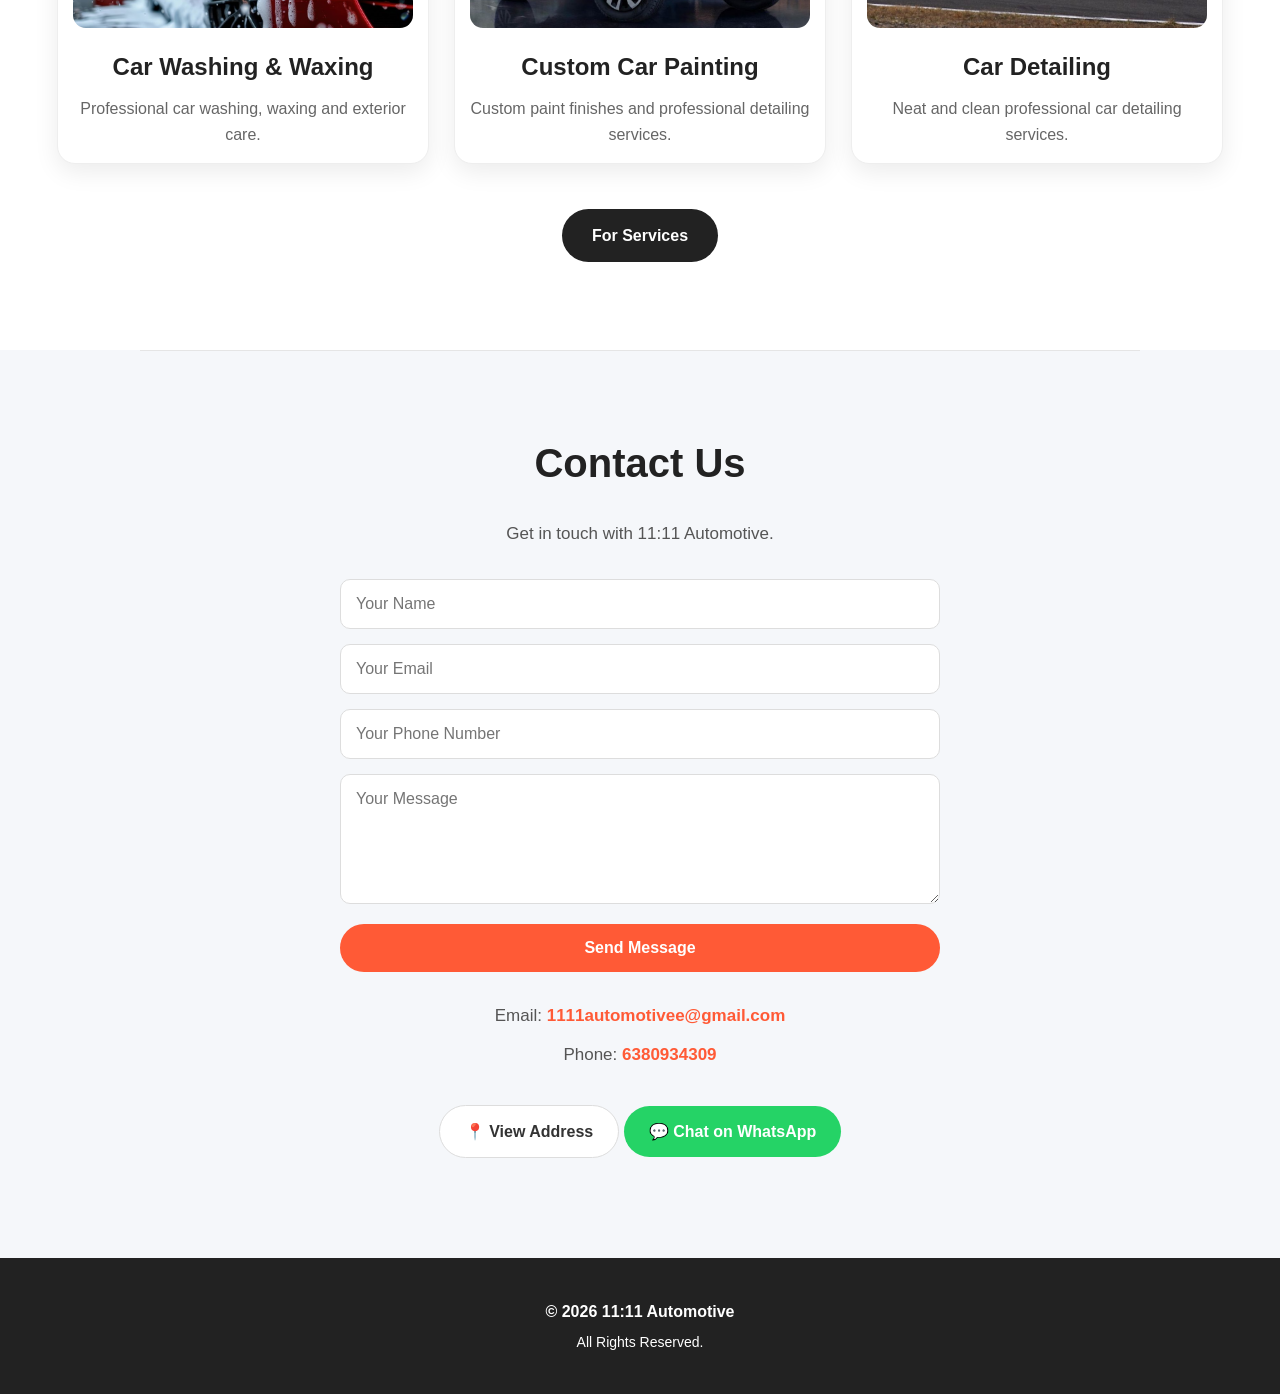
==== commit 6ab99713: "Update index.html" ====
--- a/index.html
+++ b/index.html
@@ -139,8 +139,9 @@
             <div class="service">
 
                 <img
-                    src="./Img/thar.jpg"
-                    alt="Car Washing and Waxing"
+                    src="./Img/wash.jpg"
+                    alt="Custom Car Painting"
+                    
                 >
 
                 <h2>
@@ -161,8 +162,8 @@
             <div class="service">
 
                 <img
-                    src="./Img/wash.jpg"
-                    alt="Custom Car Painting"
+                    src="./Img/thar.jpg"
+                    alt="Car Washing and Waxing"
                 >
 
                 <h2>
--- a/style.css
+++ b/style.css
@@ -809,3 +809,32 @@
     border: 0;
     border-top: 1px solid #e5e5e5;
 }
+/* =========================
+   ABOUT BUTTON
+========================= */
+
+.about-btn {
+    display: inline-block;
+
+    margin-top: 15px;
+
+    padding: 13px 28px;
+
+    background: #ff5a36;
+
+    color: #ffffff;
+
+    text-decoration: none;
+
+    border-radius: 30px;
+
+    font-weight: bold;
+
+    transition: 0.3s ease;
+}
+
+.about-btn:hover {
+    background: #e64625;
+
+    transform: translateY(-3px);
+}
